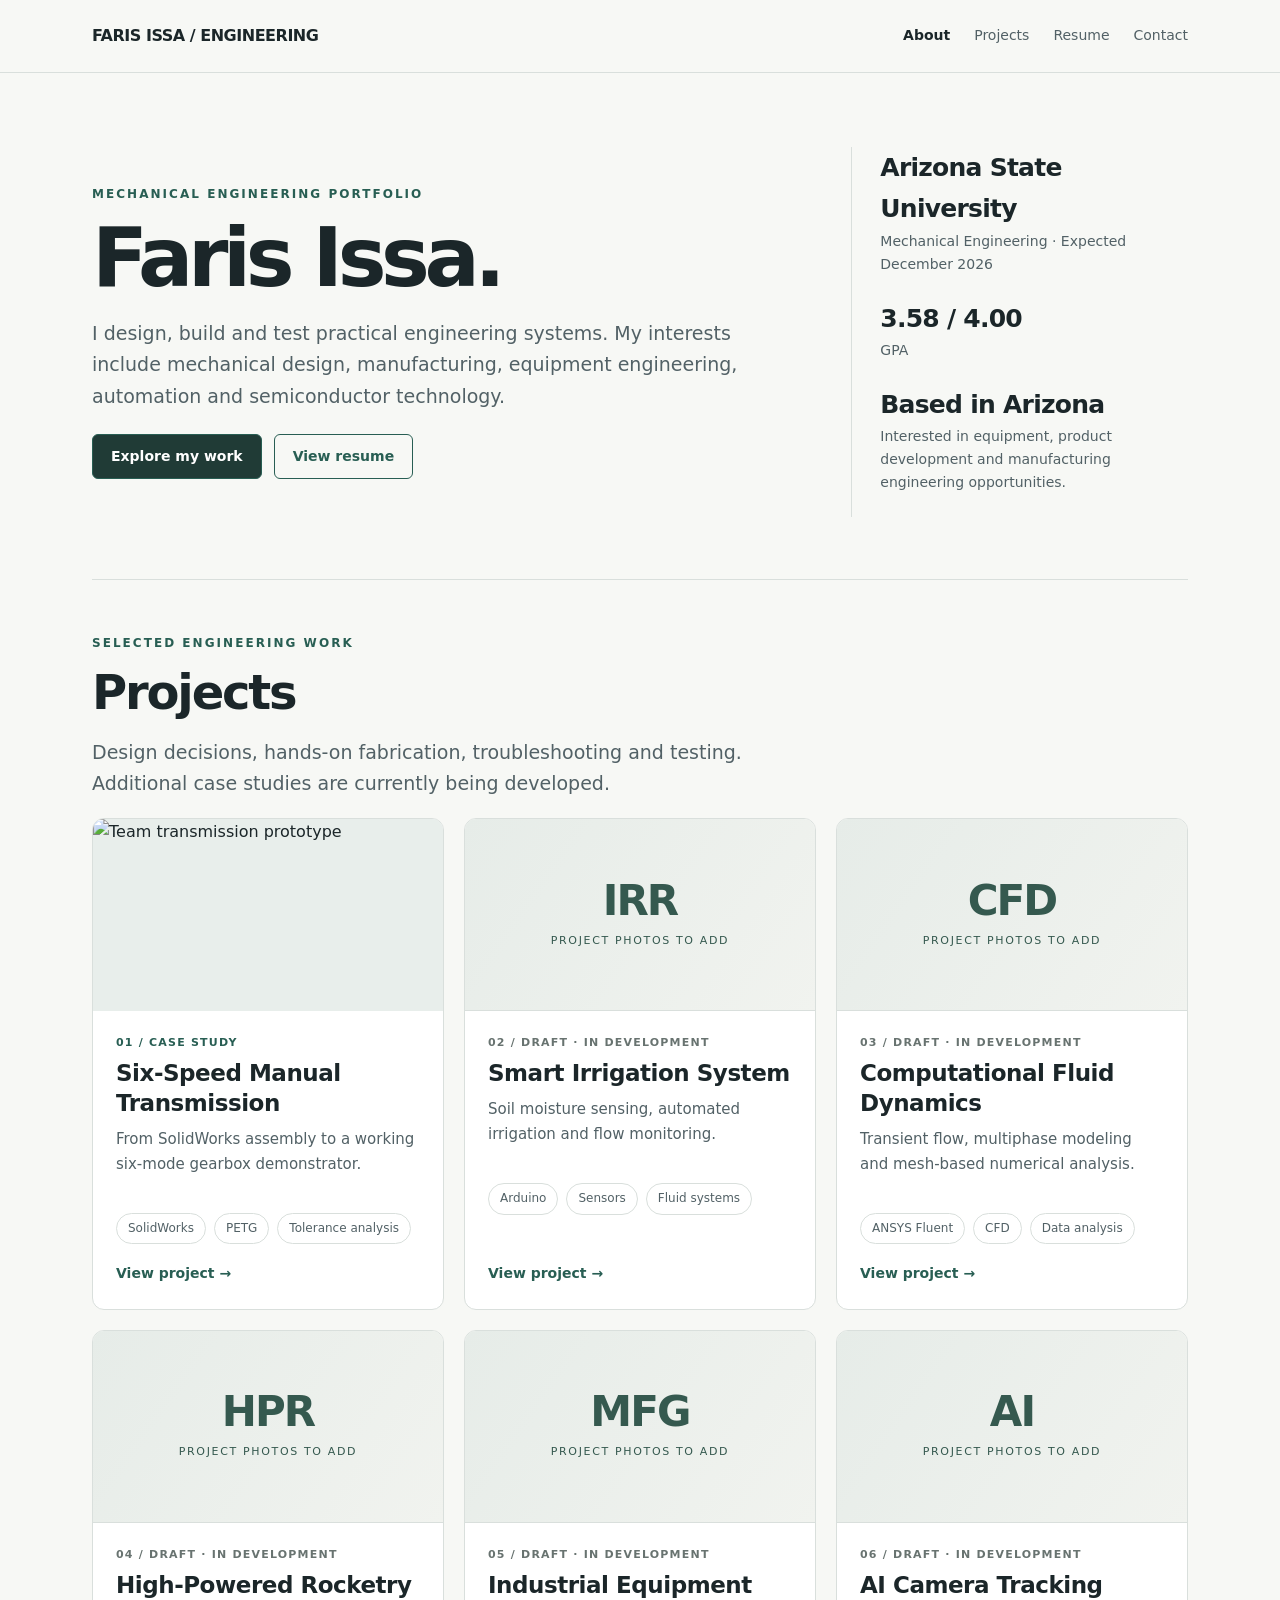
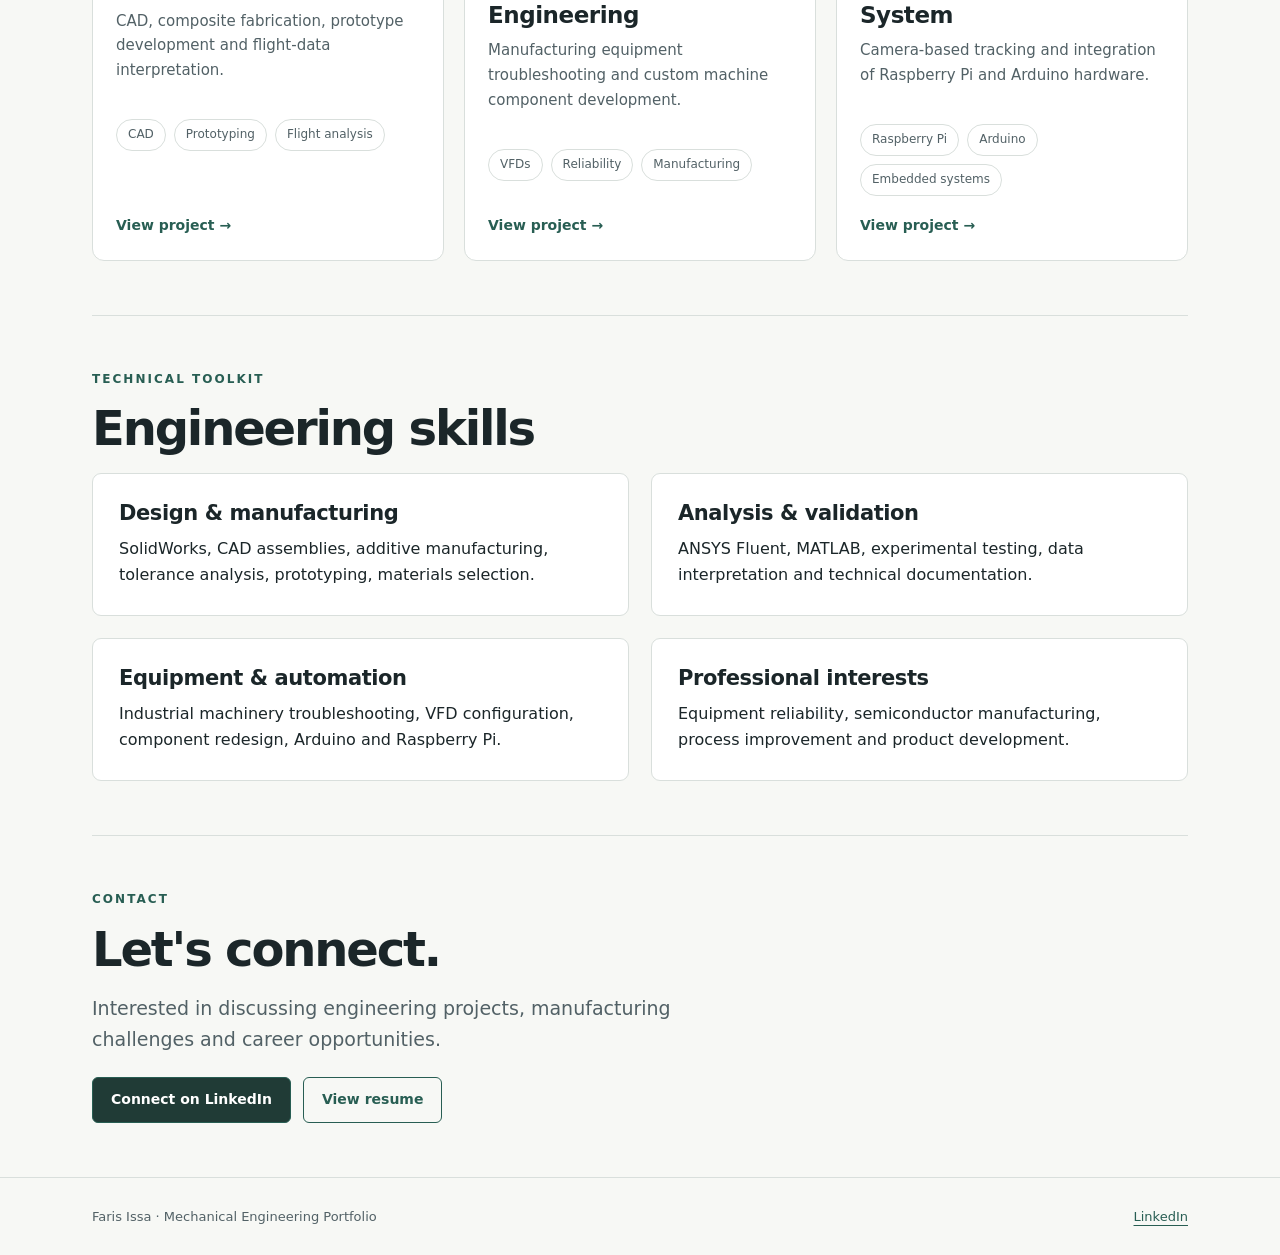
==== index.html @ f0abec6f "Initial portfolio website" ====
<!doctype html>
<html lang="en"><head><meta charset="utf-8"><meta name="viewport" content="width=device-width, initial-scale=1"><title>Mechanical Engineering Portfolio | Faris Issa</title><meta name="description" content="Mechanical engineering portfolio by Faris Issa."><link rel="stylesheet" href="assets/style.css"></head>
<body><a class="skip" href="#main">Skip to content</a><header><nav class="wrap" aria-label="Main navigation"><a class="brand" href="index.html">FARIS ISSA / ENGINEERING</a><div class="navlinks"><a href="index.html#about" aria-current="page">About</a><a href="index.html#projects">Projects</a><a href="resume.html">Resume</a><a href="index.html#contact">Contact</a></div></nav></header><main class="wrap" id="main">
<section class="hero" id="about"><div><p class="eyebrow">Mechanical engineering portfolio</p><h1>Faris Issa.</h1><p class="lead">I design, build and test practical engineering systems. My interests include mechanical design, manufacturing, equipment engineering, automation and semiconductor technology.</p><div class="links"><a class="button primary" href="#projects">Explore my work</a><a class="button" href="resume.html">View resume</a></div></div><aside class="intro-side"><strong>Arizona State University</strong><p>Mechanical Engineering · Expected December 2026</p><strong>3.58 / 4.00</strong><p>GPA</p><strong>Based in Arizona</strong><p>Interested in equipment, product development and manufacturing engineering opportunities.</p></aside></section><section class="section" id="projects"><p class="eyebrow">Selected engineering work</p><h2>Projects</h2><p class="lead">Design decisions, hands-on fabrication, troubleshooting and testing. Additional case studies are currently being developed.</p><div class="project-grid"><a class="project-card" href="projects/transmission.html"><img class="card-cover" src="https://raw.githubusercontent.com/RyanT2004/MEE342-Group-9/main/images/Step%206.jpg" alt="Team transmission prototype"><div class="card-content"><span class="status ">01 / Case study</span><h3>Six-Speed Manual Transmission</h3><p>From SolidWorks assembly to a working six-mode gearbox demonstrator.</p><div class="tags"><span class="tag">SolidWorks</span><span class="tag">PETG</span><span class="tag">Tolerance analysis</span></div><span class="read">View project →</span></div></a><a class="project-card" href="projects/irrigation.html"><div class="card-cover placeholder"><strong>IRR</strong><small>Project photos to add</small></div><div class="card-content"><span class="status pending">02 / Draft · in development</span><h3>Smart Irrigation System</h3><p>Soil moisture sensing, automated irrigation and flow monitoring.</p><div class="tags"><span class="tag">Arduino</span><span class="tag">Sensors</span><span class="tag">Fluid systems</span></div><span class="read">View project →</span></div></a><a class="project-card" href="projects/cfd.html"><div class="card-cover placeholder"><strong>CFD</strong><small>Project photos to add</small></div><div class="card-content"><span class="status pending">03 / Draft · in development</span><h3>Computational Fluid Dynamics</h3><p>Transient flow, multiphase modeling and mesh-based numerical analysis.</p><div class="tags"><span class="tag">ANSYS Fluent</span><span class="tag">CFD</span><span class="tag">Data analysis</span></div><span class="read">View project →</span></div></a><a class="project-card" href="projects/rocketry.html"><div class="card-cover placeholder"><strong>HPR</strong><small>Project photos to add</small></div><div class="card-content"><span class="status pending">04 / Draft · in development</span><h3>High-Powered Rocketry</h3><p>CAD, composite fabrication, prototype development and flight-data interpretation.</p><div class="tags"><span class="tag">CAD</span><span class="tag">Prototyping</span><span class="tag">Flight analysis</span></div><span class="read">View project →</span></div></a><a class="project-card" href="projects/equipment.html"><div class="card-cover placeholder"><strong>MFG</strong><small>Project photos to add</small></div><div class="card-content"><span class="status pending">05 / Draft · in development</span><h3>Industrial Equipment Engineering</h3><p>Manufacturing equipment troubleshooting and custom machine component development.</p><div class="tags"><span class="tag">VFDs</span><span class="tag">Reliability</span><span class="tag">Manufacturing</span></div><span class="read">View project →</span></div></a><a class="project-card" href="projects/camera.html"><div class="card-cover placeholder"><strong>AI</strong><small>Project photos to add</small></div><div class="card-content"><span class="status pending">06 / Draft · in development</span><h3>AI Camera Tracking System</h3><p>Camera-based tracking and integration of Raspberry Pi and Arduino hardware.</p><div class="tags"><span class="tag">Raspberry Pi</span><span class="tag">Arduino</span><span class="tag">Embedded systems</span></div><span class="read">View project →</span></div></a></div></section><section class="section"><p class="eyebrow">Technical toolkit</p><h2>Engineering skills</h2><div class="details"><article class="panel"><h3>Design & manufacturing</h3><p>SolidWorks, CAD assemblies, additive manufacturing, tolerance analysis, prototyping, materials selection.</p></article><article class="panel"><h3>Analysis & validation</h3><p>ANSYS Fluent, MATLAB, experimental testing, data interpretation and technical documentation.</p></article><article class="panel"><h3>Equipment & automation</h3><p>Industrial machinery troubleshooting, VFD configuration, component redesign, Arduino and Raspberry Pi.</p></article><article class="panel"><h3>Professional interests</h3><p>Equipment reliability, semiconductor manufacturing, process improvement and product development.</p></article></div></section><section class="section" id="contact"><p class="eyebrow">Contact</p><h2>Let's connect.</h2><p class="lead">Interested in discussing engineering projects, manufacturing challenges and career opportunities.</p><div class="links"><a class="button primary" href="https://www.linkedin.com/in/faris-issa/">Connect on LinkedIn</a><a class="button" href="resume.html">View resume</a></div></section>
</main><footer><div class="wrap footer-flex"><span>Faris Issa · Mechanical Engineering Portfolio</span><a href="https://www.linkedin.com/in/faris-issa/">LinkedIn</a></div></footer></body></html>
---- assets/style.css ----
:root{--ink:#1b2629;--muted:#526166;--paper:#f7f8f5;--white:#fff;--line:#d9dfdc;--accent:#336359;--dark:#203b36}*{box-sizing:border-box}html{scroll-behavior:smooth}body{margin:0;background:var(--paper);color:var(--ink);font:16px/1.65 system-ui,-apple-system,BlinkMacSystemFont,"Segoe UI",sans-serif}a{color:var(--accent);text-underline-offset:4px}a:hover{color:var(--ink)}.wrap{max-width:1120px;margin:auto;padding:0 32px}header{border-bottom:1px solid var(--line);background:var(--paper)}nav{min-height:72px;display:flex;align-items:center;justify-content:space-between;gap:20px;flex-wrap:wrap}.brand{font-weight:750;letter-spacing:-.03em;text-decoration:none;color:var(--ink)}.navlinks{display:flex;gap:24px;flex-wrap:wrap}.navlinks a{font-size:14px;text-decoration:none;color:var(--muted)}.hero{padding:80px 0 70px;display:grid;grid-template-columns:1.35fr .65fr;gap:60px;align-items:center}.eyebrow{font-size:12px;letter-spacing:.17em;text-transform:uppercase;font-weight:750;color:var(--accent);margin:0 0 12px}h1,h2,h3,p{margin-top:0}h1{font-size:clamp(45px,7vw,82px);line-height:1.02;letter-spacing:-.065em;margin-bottom:18px}h2{font-size:clamp(30px,4vw,48px);line-height:1.15;letter-spacing:-.045em;margin-bottom:16px}h3{font-size:21px;line-height:1.3;letter-spacing:-.02em;margin-bottom:9px}.lead{font-size:19px;color:var(--muted);max-width:680px}.intro-side{border-left:1px solid var(--line);padding-left:28px}.intro-side strong{display:block;font-size:25px;letter-spacing:-.03em}.intro-side p{font-size:14px;color:var(--muted);margin-bottom:22px}.links{display:flex;gap:12px;flex-wrap:wrap;margin-top:22px}.button{display:inline-block;padding:10px 18px;text-decoration:none;border:1px solid var(--accent);border-radius:6px;color:var(--accent);font-weight:650;font-size:14px}.primary{background:var(--dark);color:white}.primary:hover{color:white;background:#162a26}.section{padding:54px 0;border-top:1px solid var(--line)}.feature{display:grid;grid-template-columns:1fr 1fr;gap:38px;align-items:center}.project-label{font-size:13px;color:var(--muted);font-weight:600}.photo{margin:0;min-width:0}.photo img{display:block;width:100%;aspect-ratio:4/3;object-fit:cover;background:#e6ebe8;border-radius:9px;border:1px solid var(--line)}.photo.cad img{object-fit:contain;background:#fff;aspect-ratio:16/10}.photo.hero-photo img{aspect-ratio:5/4;object-position:center 75%}figcaption{font-size:12px;color:var(--muted);margin-top:8px}.metrics{display:grid;grid-template-columns:repeat(3,1fr);border-top:1px solid var(--line);border-bottom:1px solid var(--line);margin:32px 0 0;padding:18px 0}.metric{padding:0 16px;border-left:1px solid var(--line)}.metric:first-child{padding-left:0;border-left:0}.metric strong{display:block;font-size:32px;letter-spacing:-.045em;line-height:1.2}.metric span{font-size:13px;color:var(--muted)}.phase{display:grid;grid-template-columns:90px 1fr;gap:20px;padding:24px 0;border-bottom:1px solid var(--line)}.phase .number{font-size:32px;font-weight:700;color:var(--accent);line-height:1}.phase p{margin-bottom:0;color:var(--muted)}.phase-layout{display:grid;grid-template-columns:1.2fr .8fr;gap:36px;align-items:center}.gallery{display:grid;grid-template-columns:1fr 1fr;gap:20px;margin-top:22px}.table-wrap{overflow-x:auto}table{width:100%;border-collapse:collapse;background:var(--white);font-size:15px;text-align:left}th,td{padding:15px 16px;vertical-align:top;border-bottom:1px solid var(--line)}th{background:#e9eeeb;color:var(--dark);font-size:12px;letter-spacing:.06em;text-transform:uppercase}td:first-child{font-weight:650;width:30%}.note{color:var(--muted);font-size:13px}.outcome{background:var(--dark);color:white;padding:38px;border-radius:12px;margin:28px 0}.outcome p{color:#d9e6e1;margin-bottom:10px}.outcome .eyebrow{color:#c6dfd6}.outcome h3{font-size:30px}.next{display:grid;grid-template-columns:repeat(3,1fr);gap:16px}.next article{background:white;border:1px solid var(--line);padding:21px;border-radius:8px}.next p{color:var(--muted);font-size:14px;margin:0}.next h3{font-size:18px}.sources{font-size:14px;display:flex;gap:20px;flex-wrap:wrap}.draft{background:#eef2ef;border-left:3px solid var(--accent);padding:15px 18px;font-size:14px;color:var(--muted)}footer{border-top:1px solid var(--line);padding:28px 0;color:var(--muted);font-size:13px} @media(max-width:760px){.wrap{padding:0 20px}.hero,.feature,.phase-layout{grid-template-columns:1fr;gap:24px}.hero{padding:42px 0}.intro-side{border-left:0;border-top:1px solid var(--line);padding:18px 0 0}.next{grid-template-columns:1fr}.gallery{gap:12px}.section{padding:35px 0}.phase{grid-template-columns:50px 1fr;gap:12px}.outcome{padding:25px}.navlinks{gap:14px}.metric strong{font-size:25px}}@media print{header,.links,footer{display:none}.wrap{max-width:none;padding:0}body{background:white;font-size:11pt}.hero{padding:20px 0;gap:25px}.section{padding:20px 0}.photo,.phase,.outcome,table,.next article{break-inside:avoid}.outcome{background:white;color:var(--ink);border:1px solid var(--line)}.outcome p,.outcome .eyebrow{color:var(--muted)}a{color:var(--ink)}.draft{display:none}}

/* Shared layout for all pages. */
:root{--paper:#f7f8f5;--accent:#285e53}body{font-size:16px}.wrap{max-width:1160px}.hero{padding:74px 0 62px}.navlinks a[aria-current=page]{color:var(--ink);font-weight:700}.skip{position:absolute;left:-999px}.skip:focus{left:12px;top:12px;background:white;padding:10px;z-index:10}a:focus-visible{outline:3px solid #397d70;outline-offset:4px}.project-grid{display:grid;grid-template-columns:repeat(3,minmax(0,1fr));gap:20px}.project-card{display:flex;flex-direction:column;background:white;border:1px solid var(--line);border-radius:12px;overflow:hidden;text-decoration:none;color:var(--ink);transition:transform .15s,border-color .15s}.project-card:hover{transform:translateY(-3px);border-color:var(--accent)}.card-cover{height:192px;width:100%;object-fit:cover;display:block;background:#e8eeeb}.placeholder{display:flex;align-items:center;justify-content:center;flex-direction:column;gap:10px;border-bottom:1px solid var(--line);background:linear-gradient(125deg,#e6ece8,#f1f3ef);color:#35594f}.placeholder strong{font-size:42px;line-height:1;letter-spacing:-.045em}.placeholder small{font-size:11px;text-transform:uppercase;letter-spacing:.15em}.card-content{padding:23px;display:flex;flex-direction:column;flex:1}.card-content h3{font-size:23px;margin:7px 0 8px}.card-content p{font-size:15px;color:var(--muted);margin-bottom:18px}.card-content .read{font-size:14px;font-weight:700;color:var(--accent);margin-top:auto}.status{font-size:11px;text-transform:uppercase;letter-spacing:.11em;font-weight:750;color:var(--accent)}.status.pending{color:#687370}.tags{display:flex;flex-wrap:wrap;gap:8px;margin:18px 0}.tag{font-size:12px;padding:5px 11px;border:1px solid var(--line);border-radius:99px;color:var(--muted);background:white}.page-intro{padding:58px 0 36px}.page-intro h1{font-size:clamp(39px,6vw,64px)}.back{font-size:14px;font-weight:650;text-decoration:none;display:inline-block;margin-bottom:24px}.details{display:grid;grid-template-columns:repeat(2,minmax(0,1fr));gap:22px}.panel{padding:26px;background:white;border:1px solid var(--line);border-radius:9px}.panel ul{padding-left:20px;margin-bottom:0}.panel p:last-child{margin-bottom:0}.checklist li{margin-bottom:8px}.resume-item{padding:17px 0;border-bottom:1px solid var(--line)}.resume-item:last-child{border:0}.resume-item p{margin-bottom:5px}.feature-image{aspect-ratio:4/3;object-fit:cover;border-radius:12px;width:100%;display:block}.footer-flex{display:flex;justify-content:space-between;gap:15px;flex-wrap:wrap}.note a{color:inherit}@media(max-width:900px){.project-grid{grid-template-columns:repeat(2,minmax(0,1fr))}}@media(max-width:600px){.project-grid,.details{grid-template-columns:1fr}.card-cover{height:200px}.page-intro{padding-top:35px}.hero{padding:40px 0}.gallery{grid-template-columns:1fr}.metrics{gap:5px}.metric{padding:0 8px}.metric strong{font-size:23px}.navlinks{gap:15px}.panel{padding:20px}}@media(prefers-reduced-motion:reduce){html{scroll-behavior:auto}.project-card{transition:none}}
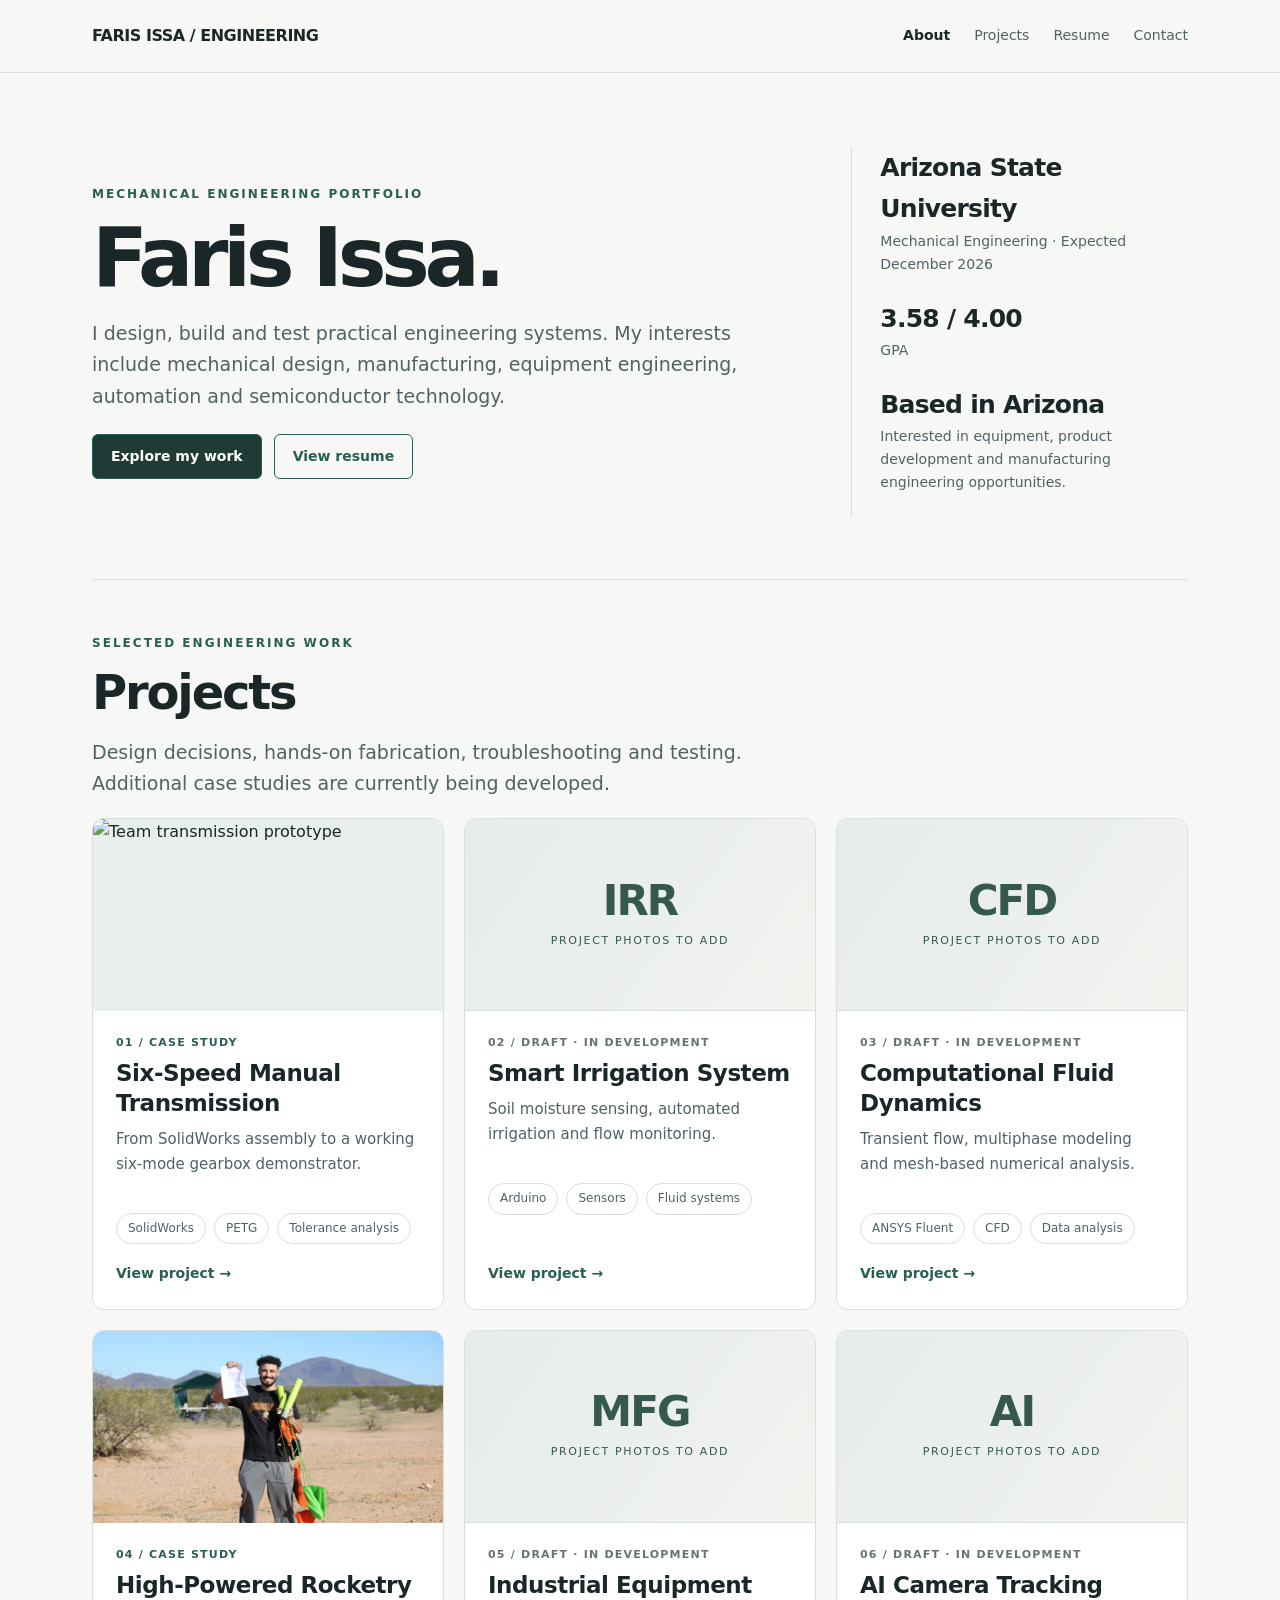
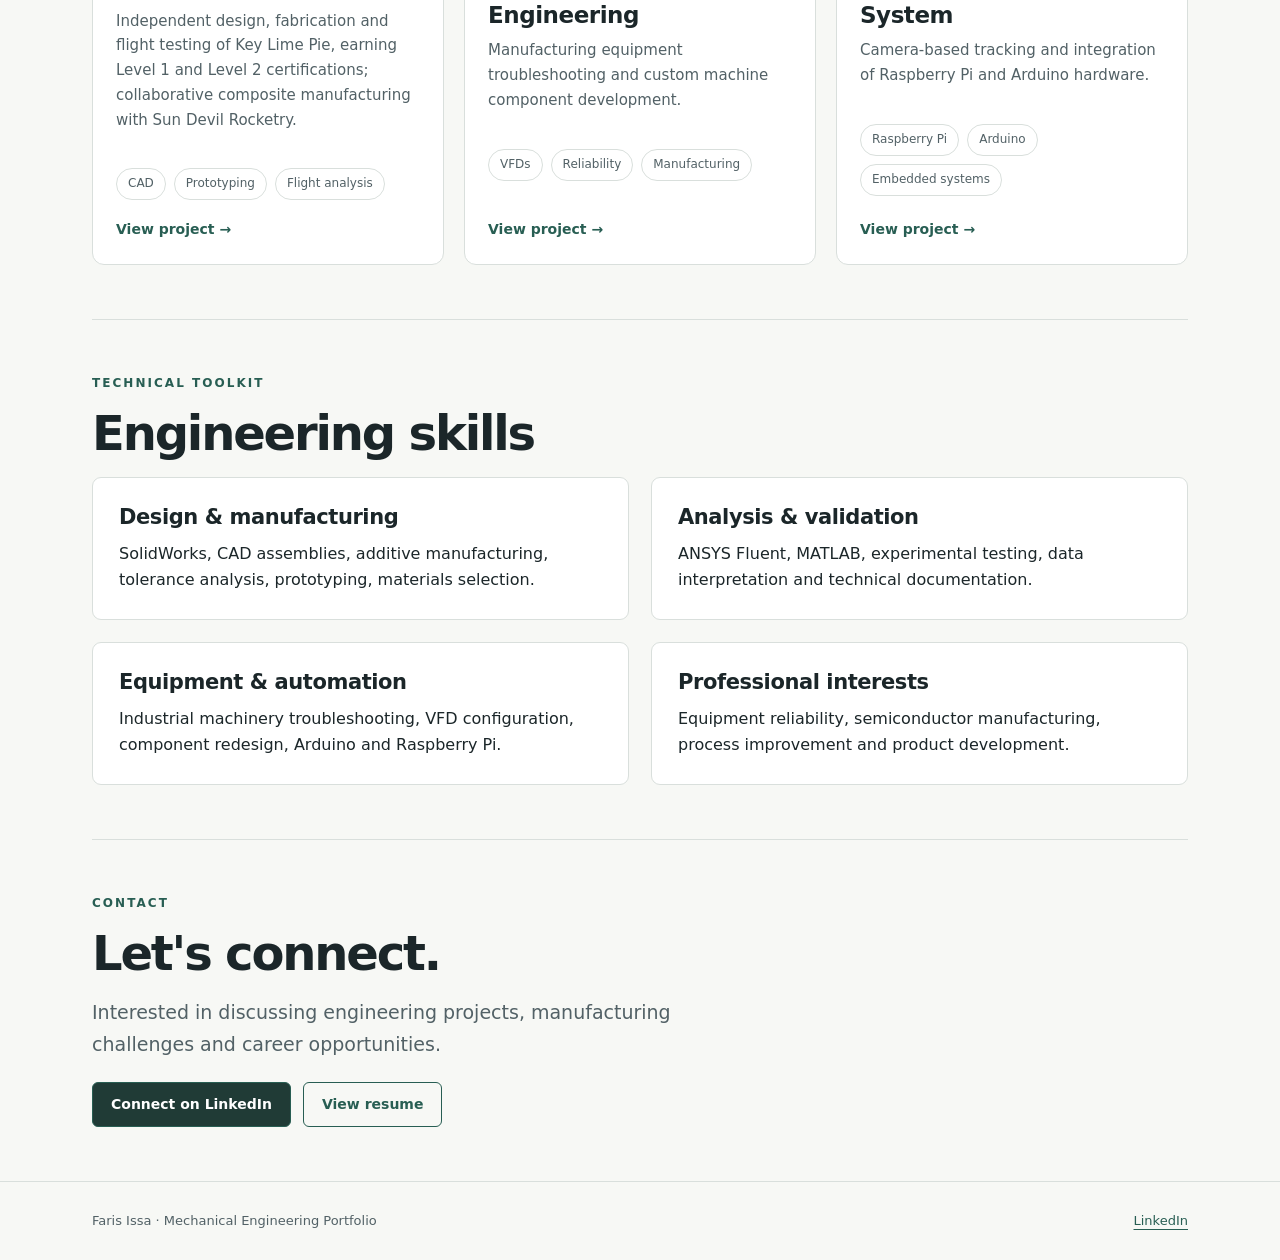
==== commit 228bab33: "Updated rocketry portfolio with certifications and flight data" ====
--- a/index.html
+++ b/index.html
@@ -1,5 +1,361 @@
-<!doctype html>
-<html lang="en"><head><meta charset="utf-8"><meta name="viewport" content="width=device-width, initial-scale=1"><title>Mechanical Engineering Portfolio | Faris Issa</title><meta name="description" content="Mechanical engineering portfolio by Faris Issa."><link rel="stylesheet" href="assets/style.css"></head>
-<body><a class="skip" href="#main">Skip to content</a><header><nav class="wrap" aria-label="Main navigation"><a class="brand" href="index.html">FARIS ISSA / ENGINEERING</a><div class="navlinks"><a href="index.html#about" aria-current="page">About</a><a href="index.html#projects">Projects</a><a href="resume.html">Resume</a><a href="index.html#contact">Contact</a></div></nav></header><main class="wrap" id="main">
-<section class="hero" id="about"><div><p class="eyebrow">Mechanical engineering portfolio</p><h1>Faris Issa.</h1><p class="lead">I design, build and test practical engineering systems. My interests include mechanical design, manufacturing, equipment engineering, automation and semiconductor technology.</p><div class="links"><a class="button primary" href="#projects">Explore my work</a><a class="button" href="resume.html">View resume</a></div></div><aside class="intro-side"><strong>Arizona State University</strong><p>Mechanical Engineering · Expected December 2026</p><strong>3.58 / 4.00</strong><p>GPA</p><strong>Based in Arizona</strong><p>Interested in equipment, product development and manufacturing engineering opportunities.</p></aside></section><section class="section" id="projects"><p class="eyebrow">Selected engineering work</p><h2>Projects</h2><p class="lead">Design decisions, hands-on fabrication, troubleshooting and testing. Additional case studies are currently being developed.</p><div class="project-grid"><a class="project-card" href="projects/transmission.html"><img class="card-cover" src="https://raw.githubusercontent.com/RyanT2004/MEE342-Group-9/main/images/Step%206.jpg" alt="Team transmission prototype"><div class="card-content"><span class="status ">01 / Case study</span><h3>Six-Speed Manual Transmission</h3><p>From SolidWorks assembly to a working six-mode gearbox demonstrator.</p><div class="tags"><span class="tag">SolidWorks</span><span class="tag">PETG</span><span class="tag">Tolerance analysis</span></div><span class="read">View project →</span></div></a><a class="project-card" href="projects/irrigation.html"><div class="card-cover placeholder"><strong>IRR</strong><small>Project photos to add</small></div><div class="card-content"><span class="status pending">02 / Draft · in development</span><h3>Smart Irrigation System</h3><p>Soil moisture sensing, automated irrigation and flow monitoring.</p><div class="tags"><span class="tag">Arduino</span><span class="tag">Sensors</span><span class="tag">Fluid systems</span></div><span class="read">View project →</span></div></a><a class="project-card" href="projects/cfd.html"><div class="card-cover placeholder"><strong>CFD</strong><small>Project photos to add</small></div><div class="card-content"><span class="status pending">03 / Draft · in development</span><h3>Computational Fluid Dynamics</h3><p>Transient flow, multiphase modeling and mesh-based numerical analysis.</p><div class="tags"><span class="tag">ANSYS Fluent</span><span class="tag">CFD</span><span class="tag">Data analysis</span></div><span class="read">View project →</span></div></a><a class="project-card" href="projects/rocketry.html"><div class="card-cover placeholder"><strong>HPR</strong><small>Project photos to add</small></div><div class="card-content"><span class="status pending">04 / Draft · in development</span><h3>High-Powered Rocketry</h3><p>CAD, composite fabrication, prototype development and flight-data interpretation.</p><div class="tags"><span class="tag">CAD</span><span class="tag">Prototyping</span><span class="tag">Flight analysis</span></div><span class="read">View project →</span></div></a><a class="project-card" href="projects/equipment.html"><div class="card-cover placeholder"><strong>MFG</strong><small>Project photos to add</small></div><div class="card-content"><span class="status pending">05 / Draft · in development</span><h3>Industrial Equipment Engineering</h3><p>Manufacturing equipment troubleshooting and custom machine component development.</p><div class="tags"><span class="tag">VFDs</span><span class="tag">Reliability</span><span class="tag">Manufacturing</span></div><span class="read">View project →</span></div></a><a class="project-card" href="projects/camera.html"><div class="card-cover placeholder"><strong>AI</strong><small>Project photos to add</small></div><div class="card-content"><span class="status pending">06 / Draft · in development</span><h3>AI Camera Tracking System</h3><p>Camera-based tracking and integration of Raspberry Pi and Arduino hardware.</p><div class="tags"><span class="tag">Raspberry Pi</span><span class="tag">Arduino</span><span class="tag">Embedded systems</span></div><span class="read">View project →</span></div></a></div></section><section class="section"><p class="eyebrow">Technical toolkit</p><h2>Engineering skills</h2><div class="details"><article class="panel"><h3>Design & manufacturing</h3><p>SolidWorks, CAD assemblies, additive manufacturing, tolerance analysis, prototyping, materials selection.</p></article><article class="panel"><h3>Analysis & validation</h3><p>ANSYS Fluent, MATLAB, experimental testing, data interpretation and technical documentation.</p></article><article class="panel"><h3>Equipment & automation</h3><p>Industrial machinery troubleshooting, VFD configuration, component redesign, Arduino and Raspberry Pi.</p></article><article class="panel"><h3>Professional interests</h3><p>Equipment reliability, semiconductor manufacturing, process improvement and product development.</p></article></div></section><section class="section" id="contact"><p class="eyebrow">Contact</p><h2>Let's connect.</h2><p class="lead">Interested in discussing engineering projects, manufacturing challenges and career opportunities.</p><div class="links"><a class="button primary" href="https://www.linkedin.com/in/faris-issa/">Connect on LinkedIn</a><a class="button" href="resume.html">View resume</a></div></section>
-</main><footer><div class="wrap footer-flex"><span>Faris Issa · Mechanical Engineering Portfolio</span><a href="https://www.linkedin.com/in/faris-issa/">LinkedIn</a></div></footer></body></html>+<!DOCTYPE html>
+<html lang="en">
+ <head>
+  <meta charset="utf-8"/>
+  <meta content="width=device-width, initial-scale=1" name="viewport"/>
+  <title>
+   Mechanical Engineering Portfolio | Faris Issa
+  </title>
+  <meta content="Mechanical engineering portfolio by Faris Issa." name="description"/>
+  <link href="assets/style.css" rel="stylesheet"/>
+ </head>
+ <body>
+  <a class="skip" href="#main">
+   Skip to content
+  </a>
+  <header>
+   <nav aria-label="Main navigation" class="wrap">
+    <a class="brand" href="index.html">
+     FARIS ISSA / ENGINEERING
+    </a>
+    <div class="navlinks">
+     <a aria-current="page" href="index.html#about">
+      About
+     </a>
+     <a href="index.html#projects">
+      Projects
+     </a>
+     <a href="resume.html">
+      Resume
+     </a>
+     <a href="index.html#contact">
+      Contact
+     </a>
+    </div>
+   </nav>
+  </header>
+  <main class="wrap" id="main">
+   <section class="hero" id="about">
+    <div>
+     <p class="eyebrow">
+      Mechanical engineering portfolio
+     </p>
+     <h1>
+      Faris Issa.
+     </h1>
+     <p class="lead">
+      I design, build and test practical engineering systems. My interests include mechanical design, manufacturing, equipment engineering, automation and semiconductor technology.
+     </p>
+     <div class="links">
+      <a class="button primary" href="#projects">
+       Explore my work
+      </a>
+      <a class="button" href="resume.html">
+       View resume
+      </a>
+     </div>
+    </div>
+    <aside class="intro-side">
+     <strong>
+      Arizona State University
+     </strong>
+     <p>
+      Mechanical Engineering · Expected December 2026
+     </p>
+     <strong>
+      3.58 / 4.00
+     </strong>
+     <p>
+      GPA
+     </p>
+     <strong>
+      Based in Arizona
+     </strong>
+     <p>
+      Interested in equipment, product development and manufacturing engineering opportunities.
+     </p>
+    </aside>
+   </section>
+   <section class="section" id="projects">
+    <p class="eyebrow">
+     Selected engineering work
+    </p>
+    <h2>
+     Projects
+    </h2>
+    <p class="lead">
+     Design decisions, hands-on fabrication, troubleshooting and testing. Additional case studies are currently being developed.
+    </p>
+    <div class="project-grid">
+     <a class="project-card" href="projects/transmission.html">
+      <img alt="Team transmission prototype" class="card-cover" src="https://raw.githubusercontent.com/RyanT2004/MEE342-Group-9/main/images/Step%206.jpg"/>
+      <div class="card-content">
+       <span class="status">
+        01 / Case study
+       </span>
+       <h3>
+        Six-Speed Manual Transmission
+       </h3>
+       <p>
+        From SolidWorks assembly to a working six-mode gearbox demonstrator.
+       </p>
+       <div class="tags">
+        <span class="tag">
+         SolidWorks
+        </span>
+        <span class="tag">
+         PETG
+        </span>
+        <span class="tag">
+         Tolerance analysis
+        </span>
+       </div>
+       <span class="read">
+        View project →
+       </span>
+      </div>
+     </a>
+     <a class="project-card" href="projects/irrigation.html">
+      <div class="card-cover placeholder">
+       <strong>
+        IRR
+       </strong>
+       <small>
+        Project photos to add
+       </small>
+      </div>
+      <div class="card-content">
+       <span class="status pending">
+        02 / Draft · in development
+       </span>
+       <h3>
+        Smart Irrigation System
+       </h3>
+       <p>
+        Soil moisture sensing, automated irrigation and flow monitoring.
+       </p>
+       <div class="tags">
+        <span class="tag">
+         Arduino
+        </span>
+        <span class="tag">
+         Sensors
+        </span>
+        <span class="tag">
+         Fluid systems
+        </span>
+       </div>
+       <span class="read">
+        View project →
+       </span>
+      </div>
+     </a>
+     <a class="project-card" href="projects/cfd.html">
+      <div class="card-cover placeholder">
+       <strong>
+        CFD
+       </strong>
+       <small>
+        Project photos to add
+       </small>
+      </div>
+      <div class="card-content">
+       <span class="status pending">
+        03 / Draft · in development
+       </span>
+       <h3>
+        Computational Fluid Dynamics
+       </h3>
+       <p>
+        Transient flow, multiphase modeling and mesh-based numerical analysis.
+       </p>
+       <div class="tags">
+        <span class="tag">
+         ANSYS Fluent
+        </span>
+        <span class="tag">
+         CFD
+        </span>
+        <span class="tag">
+         Data analysis
+        </span>
+       </div>
+       <span class="read">
+        View project →
+       </span>
+      </div>
+     </a>
+     <a class="project-card" href="projects/rocketry.html">
+      <img alt="Key Lime Pie after flight recovery with certification paperwork" class="card-cover" src="images/rocketry/certification-recovery.jpg" style="object-position:center 43%"/>
+      <div class="card-content">
+       <span class="status">
+        04 / Case study
+       </span>
+       <h3>
+        High-Powered Rocketry
+       </h3>
+       <p>
+        Independent design, fabrication and flight testing of Key Lime Pie, earning Level 1 and Level 2 certifications; collaborative composite manufacturing with Sun Devil Rocketry.
+       </p>
+       <div class="tags">
+        <span class="tag">
+         CAD
+        </span>
+        <span class="tag">
+         Prototyping
+        </span>
+        <span class="tag">
+         Flight analysis
+        </span>
+       </div>
+       <span class="read">
+        View project →
+       </span>
+      </div>
+     </a>
+     <a class="project-card" href="projects/equipment.html">
+      <div class="card-cover placeholder">
+       <strong>
+        MFG
+       </strong>
+       <small>
+        Project photos to add
+       </small>
+      </div>
+      <div class="card-content">
+       <span class="status pending">
+        05 / Draft · in development
+       </span>
+       <h3>
+        Industrial Equipment Engineering
+       </h3>
+       <p>
+        Manufacturing equipment troubleshooting and custom machine component development.
+       </p>
+       <div class="tags">
+        <span class="tag">
+         VFDs
+        </span>
+        <span class="tag">
+         Reliability
+        </span>
+        <span class="tag">
+         Manufacturing
+        </span>
+       </div>
+       <span class="read">
+        View project →
+       </span>
+      </div>
+     </a>
+     <a class="project-card" href="projects/camera.html">
+      <div class="card-cover placeholder">
+       <strong>
+        AI
+       </strong>
+       <small>
+        Project photos to add
+       </small>
+      </div>
+      <div class="card-content">
+       <span class="status pending">
+        06 / Draft · in development
+       </span>
+       <h3>
+        AI Camera Tracking System
+       </h3>
+       <p>
+        Camera-based tracking and integration of Raspberry Pi and Arduino hardware.
+       </p>
+       <div class="tags">
+        <span class="tag">
+         Raspberry Pi
+        </span>
+        <span class="tag">
+         Arduino
+        </span>
+        <span class="tag">
+         Embedded systems
+        </span>
+       </div>
+       <span class="read">
+        View project →
+       </span>
+      </div>
+     </a>
+    </div>
+   </section>
+   <section class="section">
+    <p class="eyebrow">
+     Technical toolkit
+    </p>
+    <h2>
+     Engineering skills
+    </h2>
+    <div class="details">
+     <article class="panel">
+      <h3>
+       Design &amp; manufacturing
+      </h3>
+      <p>
+       SolidWorks, CAD assemblies, additive manufacturing, tolerance analysis, prototyping, materials selection.
+      </p>
+     </article>
+     <article class="panel">
+      <h3>
+       Analysis &amp; validation
+      </h3>
+      <p>
+       ANSYS Fluent, MATLAB, experimental testing, data interpretation and technical documentation.
+      </p>
+     </article>
+     <article class="panel">
+      <h3>
+       Equipment &amp; automation
+      </h3>
+      <p>
+       Industrial machinery troubleshooting, VFD configuration, component redesign, Arduino and Raspberry Pi.
+      </p>
+     </article>
+     <article class="panel">
+      <h3>
+       Professional interests
+      </h3>
+      <p>
+       Equipment reliability, semiconductor manufacturing, process improvement and product development.
+      </p>
+     </article>
+    </div>
+   </section>
+   <section class="section" id="contact">
+    <p class="eyebrow">
+     Contact
+    </p>
+    <h2>
+     Let's connect.
+    </h2>
+    <p class="lead">
+     Interested in discussing engineering projects, manufacturing challenges and career opportunities.
+    </p>
+    <div class="links">
+     <a class="button primary" href="https://www.linkedin.com/in/faris-issa/">
+      Connect on LinkedIn
+     </a>
+     <a class="button" href="resume.html">
+      View resume
+     </a>
+    </div>
+   </section>
+  </main>
+  <footer>
+   <div class="wrap footer-flex">
+    <span>
+     Faris Issa · Mechanical Engineering Portfolio
+    </span>
+    <a href="https://www.linkedin.com/in/faris-issa/">
+     LinkedIn
+    </a>
+   </div>
+  </footer>
+ </body>
+</html>
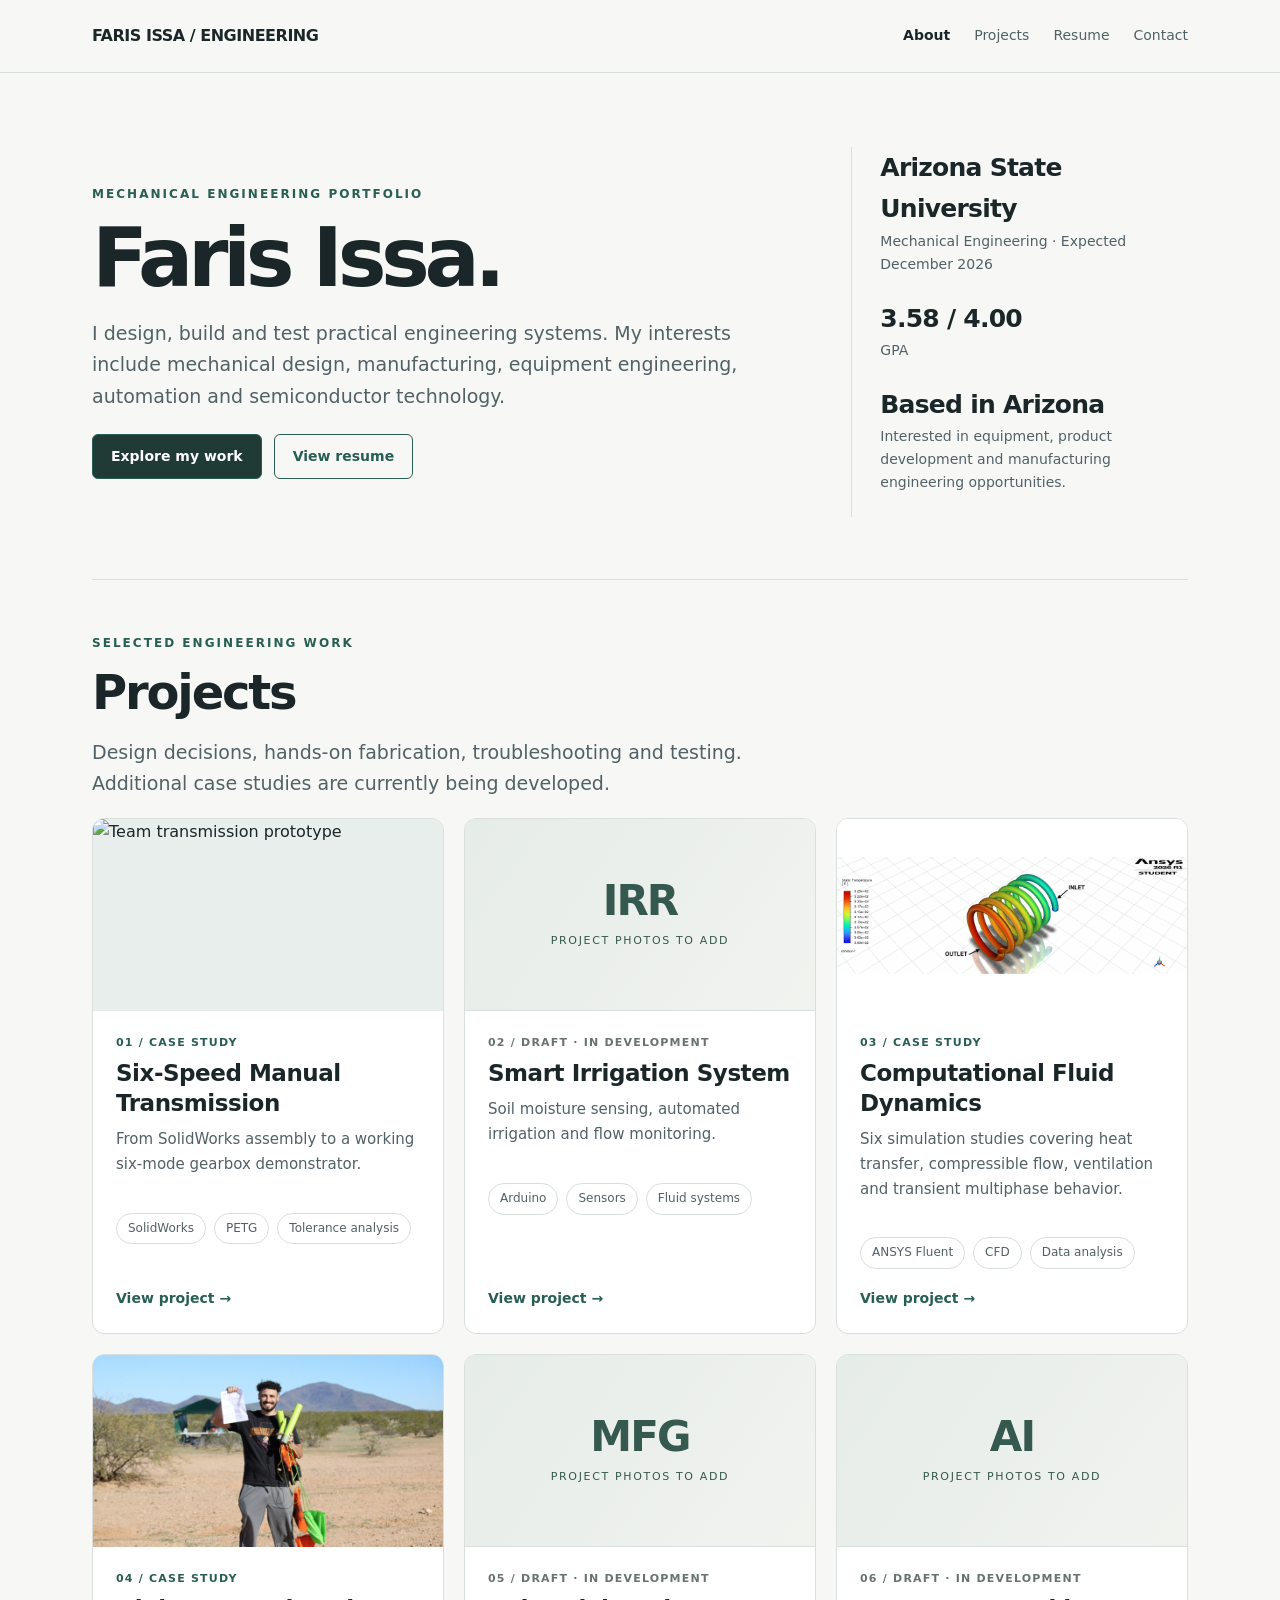
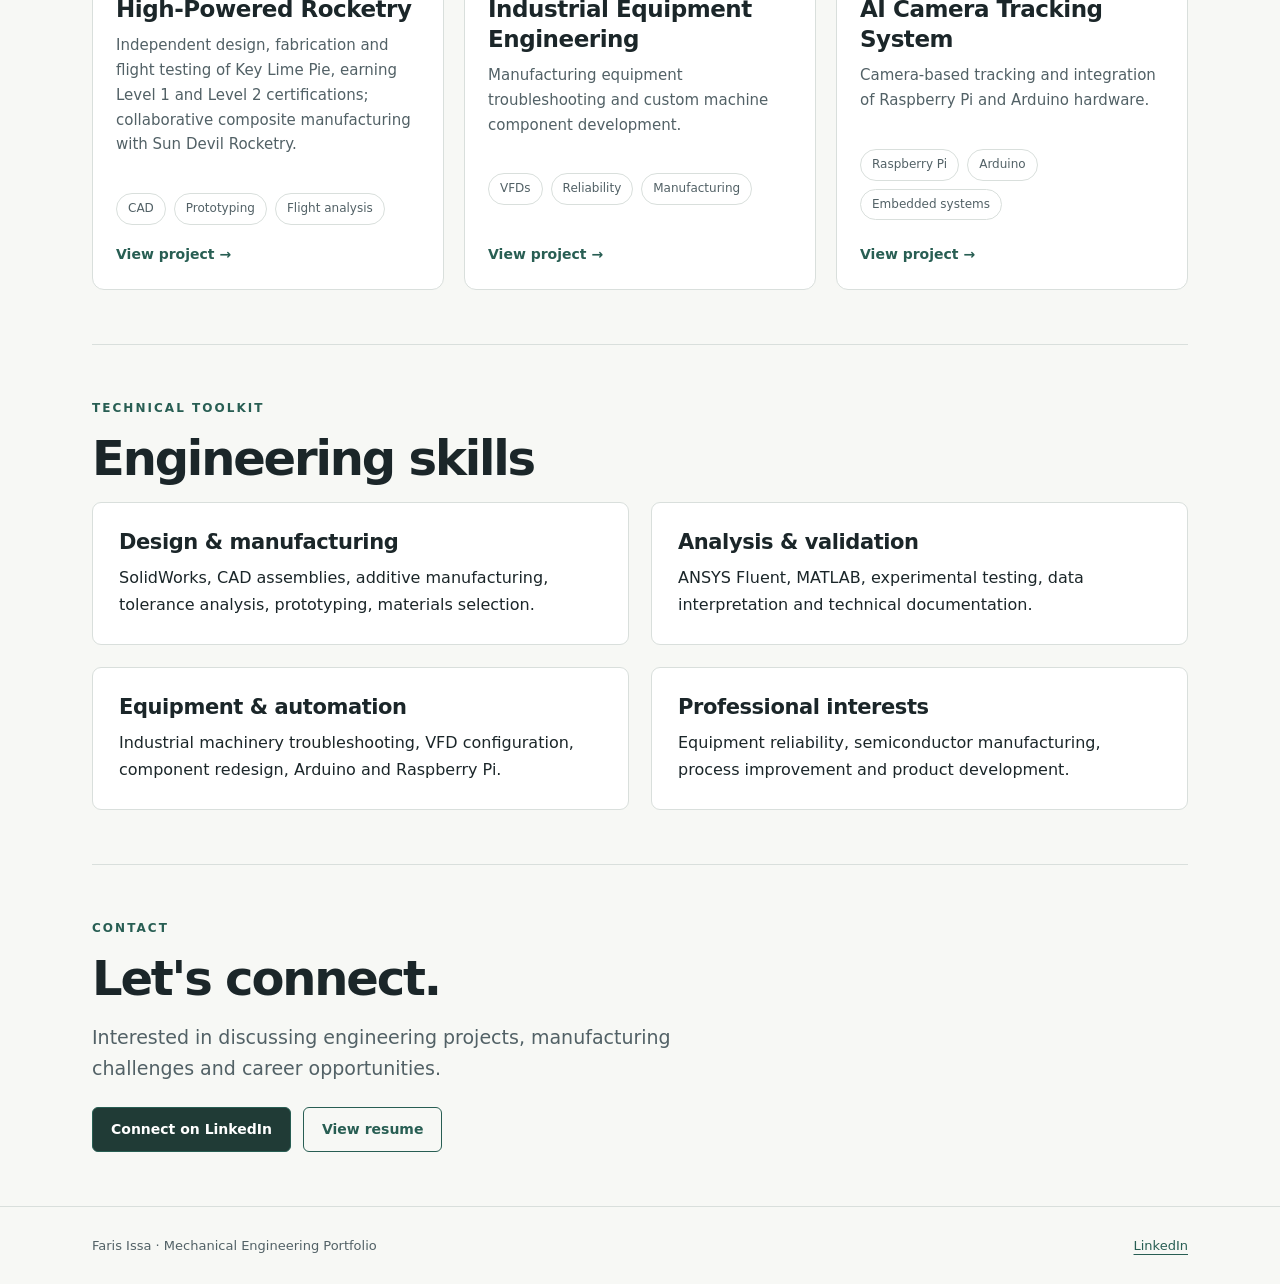
==== commit f01b59be: "Add files via upload" ====
--- a/index.html
+++ b/index.html
@@ -151,23 +151,16 @@
       </div>
      </a>
      <a class="project-card" href="projects/cfd.html">
-      <div class="card-cover placeholder">
-       <strong>
-        CFD
-       </strong>
-       <small>
-        Project photos to add
-       </small>
-      </div>
-      <div class="card-content">
-       <span class="status pending">
-        03 / Draft · in development
+      <img alt="ANSYS temperature contour of a heated helical pipe" class="card-cover" src="images/cfd/helical-pipe.webp" style="object-fit:contain;background:white"/>
+      <div class="card-content">
+       <span class="status">
+        03 / Case study
        </span>
        <h3>
         Computational Fluid Dynamics
        </h3>
        <p>
-        Transient flow, multiphase modeling and mesh-based numerical analysis.
+        Six simulation studies covering heat transfer, compressible flow, ventilation and transient multiphase behavior.
        </p>
        <div class="tags">
         <span class="tag">
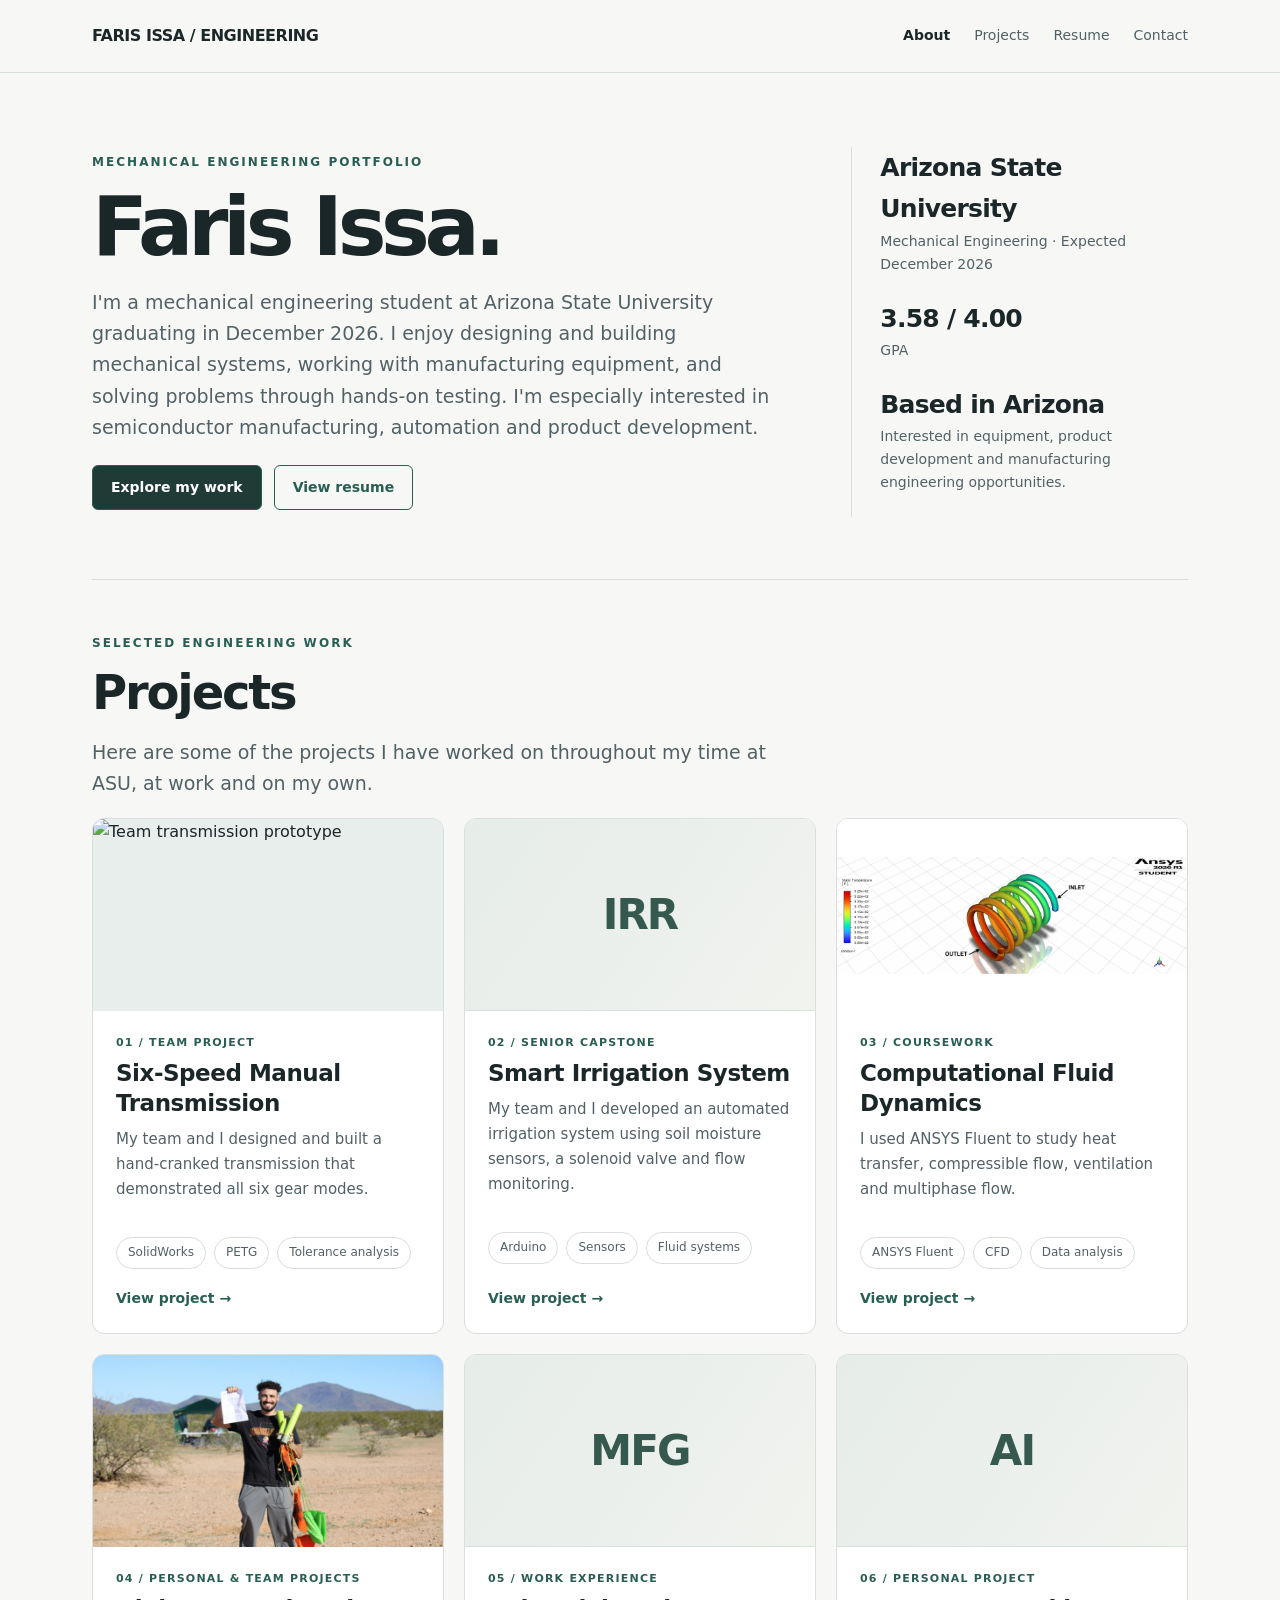
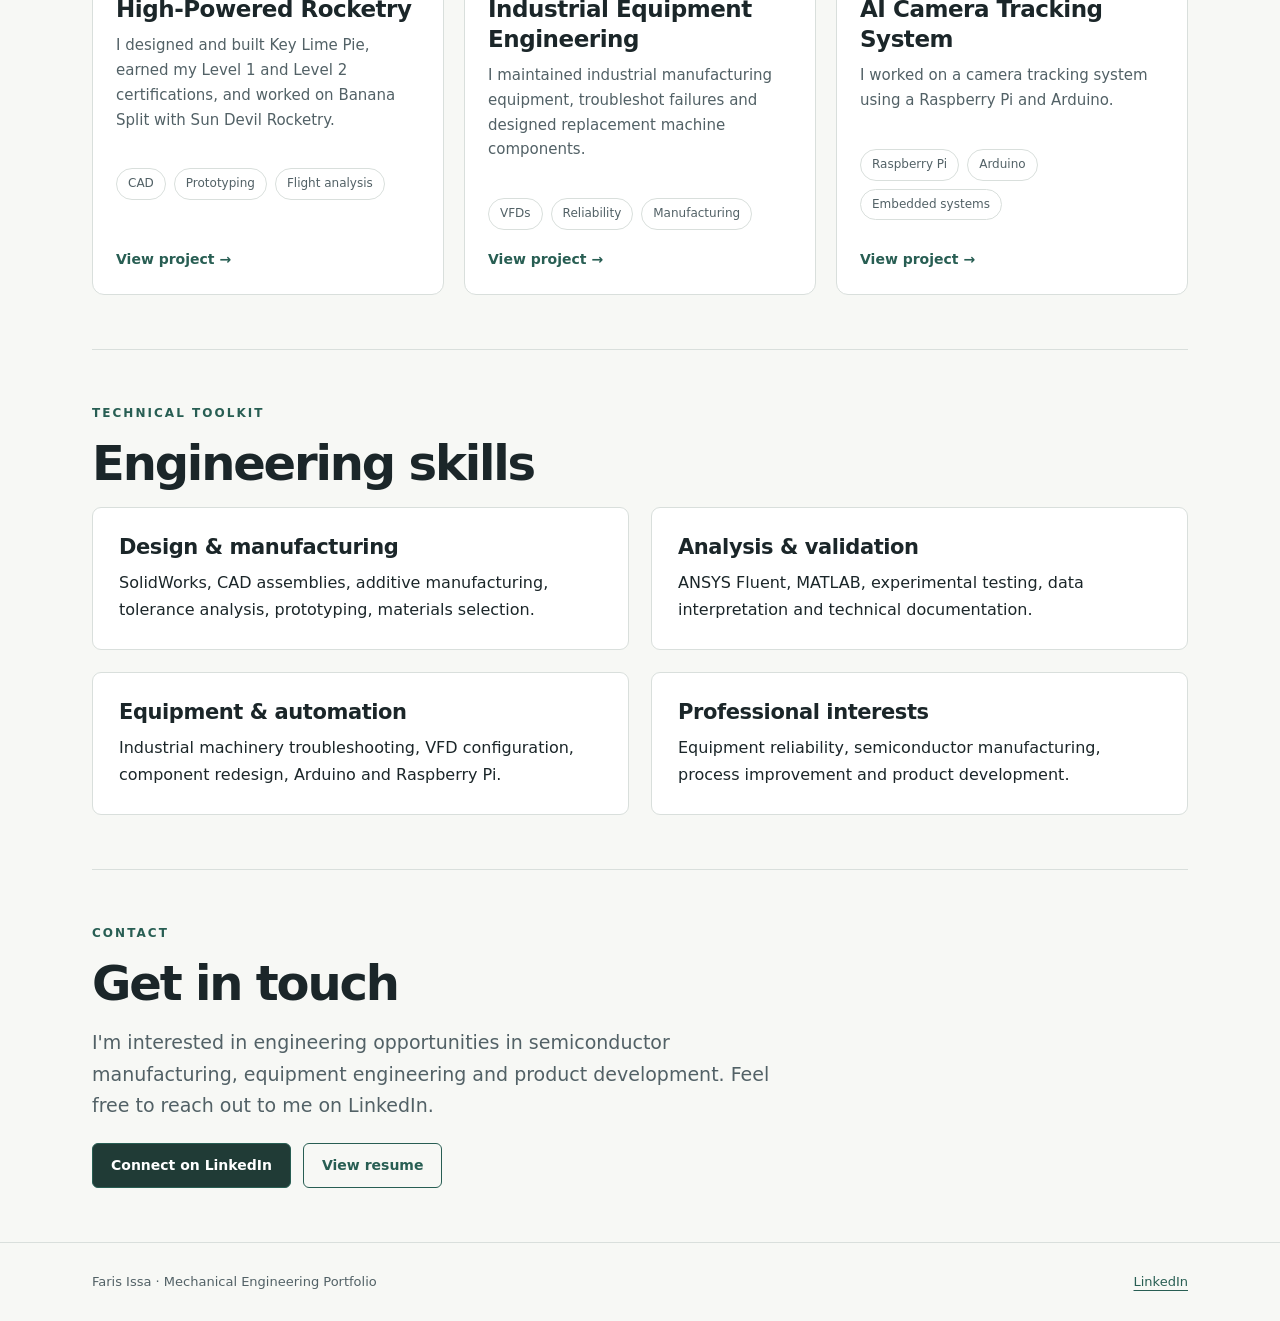
==== commit 940f79cf: "Add files via upload" ====
--- a/index.html
+++ b/index.html
@@ -44,7 +44,7 @@
       Faris Issa.
      </h1>
      <p class="lead">
-      I design, build and test practical engineering systems. My interests include mechanical design, manufacturing, equipment engineering, automation and semiconductor technology.
+      I'm a mechanical engineering student at Arizona State University graduating in December 2026. I enjoy designing and building mechanical systems, working with manufacturing equipment, and solving problems through hands-on testing. I'm especially interested in semiconductor manufacturing, automation and product development.
      </p>
      <div class="links">
       <a class="button primary" href="#projects">
@@ -84,20 +84,20 @@
      Projects
     </h2>
     <p class="lead">
-     Design decisions, hands-on fabrication, troubleshooting and testing. Additional case studies are currently being developed.
+     Here are some of the projects I have worked on throughout my time at ASU, at work and on my own.
     </p>
     <div class="project-grid">
      <a class="project-card" href="projects/transmission.html">
       <img alt="Team transmission prototype" class="card-cover" src="https://raw.githubusercontent.com/RyanT2004/MEE342-Group-9/main/images/Step%206.jpg"/>
       <div class="card-content">
        <span class="status">
-        01 / Case study
+        01 / Team project
        </span>
        <h3>
         Six-Speed Manual Transmission
        </h3>
        <p>
-        From SolidWorks assembly to a working six-mode gearbox demonstrator.
+        My team and I designed and built a hand-cranked transmission that demonstrated all six gear modes.
        </p>
        <div class="tags">
         <span class="tag">
@@ -120,19 +120,16 @@
        <strong>
         IRR
        </strong>
-       <small>
-        Project photos to add
-       </small>
-      </div>
-      <div class="card-content">
-       <span class="status pending">
-        02 / Draft · in development
+      </div>
+      <div class="card-content">
+       <span class="status">
+        02 / Senior capstone
        </span>
        <h3>
         Smart Irrigation System
        </h3>
        <p>
-        Soil moisture sensing, automated irrigation and flow monitoring.
+        My team and I developed an automated irrigation system using soil moisture sensors, a solenoid valve and flow monitoring.
        </p>
        <div class="tags">
         <span class="tag">
@@ -154,13 +151,13 @@
       <img alt="ANSYS temperature contour of a heated helical pipe" class="card-cover" src="images/cfd/helical-pipe.webp" style="object-fit:contain;background:white"/>
       <div class="card-content">
        <span class="status">
-        03 / Case study
+        03 / Coursework
        </span>
        <h3>
         Computational Fluid Dynamics
        </h3>
        <p>
-        Six simulation studies covering heat transfer, compressible flow, ventilation and transient multiphase behavior.
+        I used ANSYS Fluent to study heat transfer, compressible flow, ventilation and multiphase flow.
        </p>
        <div class="tags">
         <span class="tag">
@@ -182,13 +179,13 @@
       <img alt="Key Lime Pie after flight recovery with certification paperwork" class="card-cover" src="images/rocketry/certification-recovery.jpg" style="object-position:center 43%"/>
       <div class="card-content">
        <span class="status">
-        04 / Case study
+        04 / Personal &amp; team projects
        </span>
        <h3>
         High-Powered Rocketry
        </h3>
        <p>
-        Independent design, fabrication and flight testing of Key Lime Pie, earning Level 1 and Level 2 certifications; collaborative composite manufacturing with Sun Devil Rocketry.
+        I designed and built Key Lime Pie, earned my Level 1 and Level 2 certifications, and worked on Banana Split with Sun Devil Rocketry.
        </p>
        <div class="tags">
         <span class="tag">
@@ -211,19 +208,16 @@
        <strong>
         MFG
        </strong>
-       <small>
-        Project photos to add
-       </small>
-      </div>
-      <div class="card-content">
-       <span class="status pending">
-        05 / Draft · in development
+      </div>
+      <div class="card-content">
+       <span class="status">
+        05 / Work experience
        </span>
        <h3>
         Industrial Equipment Engineering
        </h3>
        <p>
-        Manufacturing equipment troubleshooting and custom machine component development.
+        I maintained industrial manufacturing equipment, troubleshot failures and designed replacement machine components.
        </p>
        <div class="tags">
         <span class="tag">
@@ -246,19 +240,16 @@
        <strong>
         AI
        </strong>
-       <small>
-        Project photos to add
-       </small>
-      </div>
-      <div class="card-content">
-       <span class="status pending">
-        06 / Draft · in development
+      </div>
+      <div class="card-content">
+       <span class="status">
+        06 / Personal project
        </span>
        <h3>
         AI Camera Tracking System
        </h3>
        <p>
-        Camera-based tracking and integration of Raspberry Pi and Arduino hardware.
+        I worked on a camera tracking system using a Raspberry Pi and Arduino.
        </p>
        <div class="tags">
         <span class="tag">
@@ -325,10 +316,10 @@
      Contact
     </p>
     <h2>
-     Let's connect.
+     Get in touch
     </h2>
     <p class="lead">
-     Interested in discussing engineering projects, manufacturing challenges and career opportunities.
+     I'm interested in engineering opportunities in semiconductor manufacturing, equipment engineering and product development. Feel free to reach out to me on LinkedIn.
     </p>
     <div class="links">
      <a class="button primary" href="https://www.linkedin.com/in/faris-issa/">
